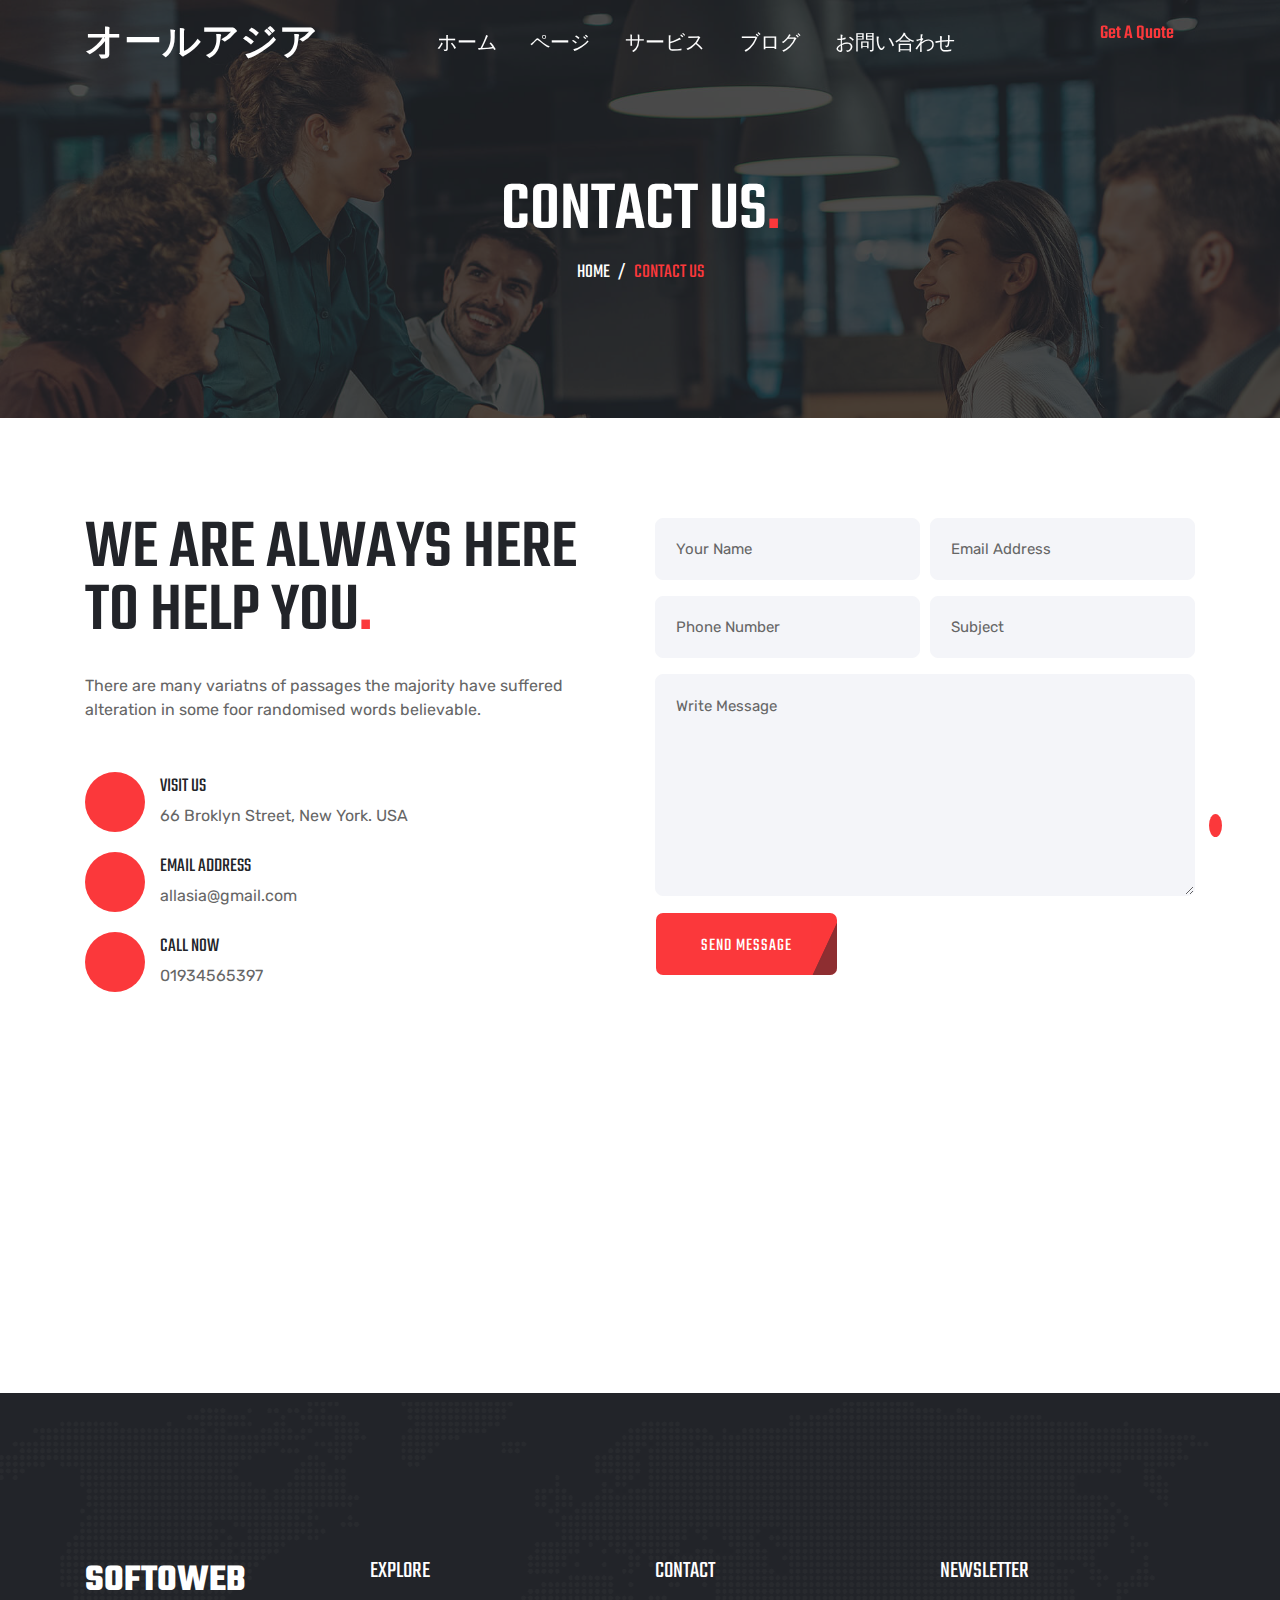
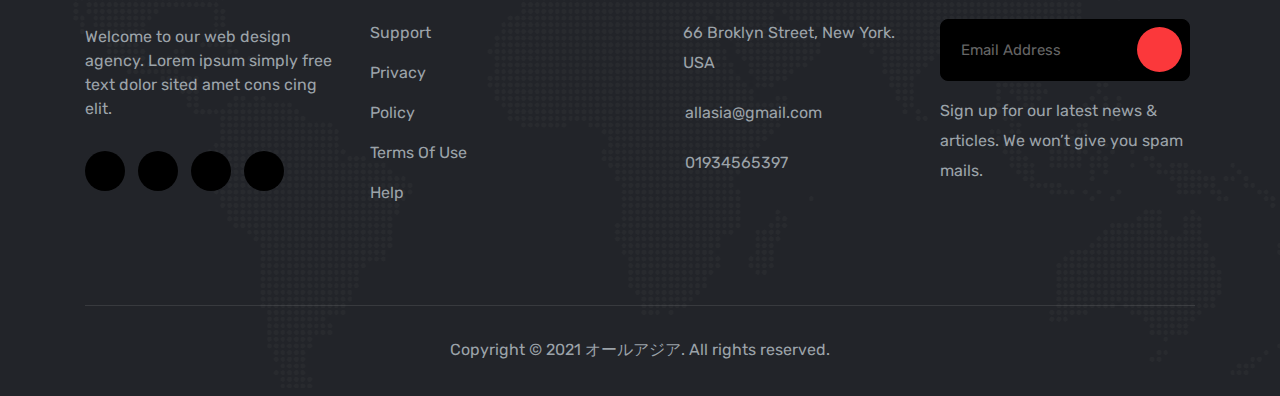
==== contact.html @ c3abe744 "first commit" ====
<!DOCTYPE html>
<html lang="en">
<head>
   <meta charset="UTF-8">
   <meta name="viewport" content="width=device-width, initial-scale=1.0">
   <meta http-equiv="X-UA-Compatible" content="ie=edge">
   <link rel="shortcut icon" href="img/softoweb.png">
   <!-- GOOGLE FONTS CDN LINK -->
   <link rel="preconnect" href="https://fonts.gstatic.com">
   <link href="https://fonts.googleapis.com/css2?family=Rubik:wght@300;400;500;600;700;800&family=Teko:wght@400;500;600;700&display=swap" rel="stylesheet">
   <!-- CSS LINK -->
   <link rel="stylesheet" href="css/bootstrap.css">
   <!-- AOS ANIAMATION PLUGIN -->
   <link rel="stylesheet" href="css/animate.css">
   <!-- OWL CAROUSEL PLUGIN -->
   <link rel="stylesheet" href="css/owl.carousel.min.css">
   <link rel="stylesheet" href="css/owl.theme.default.min.css">
   <!-- MAGNIFIC POPUP PLUGIN -->
   <link rel="stylesheet" href="css/magnific-popup.css">
   <link rel="stylesheet" href="css/custom.css">
   <title>オールアジア</title>
</head>
<body>



   <!-- ======================================== NAVIGRATION ======================================== -->
   <nav id="navigration" class="navbar fixed-top p-0">
      <div class="container">
         <!-- <a class="logo" href="#"><img src="img/logo.png" alt=""></a> -->
         <a class="logo" href="#">オールアジア</a>
         <div class="sidenav">
            <div class="header">
               <a class="logo d-lg-none" href="#">オールアジア</a>
               <a href="#" class="d-lg-none" id="showsidenav"><img src="img/icon/letter-x.png" alt=""> </a>
            </div>
            <ul class="mb-0">
               <li class="nav-item"><a class="nav-link" href="index.html">ホーム</a></li>
               <li class="nav-item dropdown">
                  <a class="nav-link" data-toggle="collapse" href="#menu1">ページ <i class="fal fa-angle-down"></i></a>
                  <div id="menu1" class="dropdown-menus collapse">
                     <a class="dropdown-item" href="#"><span>オールアジアについて</span></a>
                     <a class="dropdown-item" href="#"><span>Faq</span></a>
                     <a class="dropdown-item" href="#"><span>Pricing</span></a>
                     <a class="dropdown-item" href="#"><span>チーム</span></a>
                     <a class="dropdown-item" href="#"><span>Coming Soon</span></a>
                     <a class="dropdown-item" href="#"><span>Error 404</span></a>
                     <a class="dropdown-item" href="#"><span>Site Down</span></a>
                  </div>
               </li>
               <li class="nav-item dropdown">
                  <a class="nav-link" data-toggle="collapse" href="#menu2">サービス <i class="fal fa-angle-down"></i></a>
                  <div id="menu2" class="dropdown-menus collapse">
                     <a class="dropdown-item" href="#"><span>サービス</span></a>
                     <a class="dropdown-item" href="#"><span>サービス詳細</span></a>
                  </div>
               </li>
               <li class="nav-item dropdown">
                  <a class="nav-link" data-toggle="collapse" href="#menu3">ブログ <i class="fal fa-angle-down"></i></a>
                  <div id="menu3" class="dropdown-menus collapse">
                     <a class="dropdown-item" href="#"><span>ブログ</span></a>
                     <div class="dropdown-2">
                        <a class="dropdown-item" data-toggle="collapse" href="#menu4"><span>ブログの詳細</span> <i class="fal fa-angle-right"></i></a>
                        <div id="menu4" class="dropdown-menus-2 collapse">
                           <a class="dropdown-item" href="#"><span>ブログの詳細 1</span></a>
                           <a class="dropdown-item" href="#"><span>ブログの詳細 2</span></a>
                           <a class="dropdown-item" href="#"><span>ブログの詳細 3</span></a>
                        </div>
                     </div>
                  </div>
               </li>
               <li class="nav-item"><a class="nav-link" href="contact.html">お問い合わせ</a></li>
            </ul>
         </div>
         <button class="btn font-btn get-quote d-none d-md-block"><i class="fal fa-chevron-right"></i> <span>Get A Quote</span></button>
         <div id="hamburger" class="d-lg-none">
            <img src="img/icon/menu.png" class="img01" alt="">
         </div>
      </div>
   </nav>



   <!-- ======================================== PAGE HEADER ======================================== -->
   <section id="pageHeader">
      <div class="overlay">
         <div class="container">
            <div class="row">
               <div class="col">
                  <div class="txt text-center">
                     <div class="sec-header">
                        <h2>CONTACT US<span>.</span></h2>
                        <p><a href="index.html">HOME</a> <span>/</span> CONTACT US</p>
                     </div>
                  </div>
               </div>
            </div>
         </div>
      </div>
   </section>





   <!-- ======================================== CONTACT SECTION ======================================== -->
   <section id="contactSection">
      <div class="container">
         <div class="row">
            <div class="col-lg-6 mb-5 mb-lg-0">
               <div class="part1">
                  <div class="sec-header">
                     <h2>WE ARE ALWAYS HERE TO HELP YOU<span>.</span></h2>
                     <p>There are many variatns of passages the majority have suffered alteration in some foor randomised words believable.</p>
                  </div>
                  <div class="icon-box wow fadeInLeftBig" data-wow-duration="1.5s">
                     <div class="icon">
                        <i class="fal fa-map-marker-alt"></i>
                     </div>
                     <div class="txt">
                        <p>VISIT US</p>
                        <span>66 Broklyn Street, New York. USA</span>
                     </div>
                  </div>
                  <div class="icon-box wow fadeInLeftBig" data-wow-duration="1.5s">
                     <div class="icon">
                        <i class="fal fa-envelope"></i>
                     </div>
                     <div class="txt">
                        <p>EMAIL ADDRESS</p>
                        <span>allasia@gmail.com</span>
                     </div>
                  </div>
                  <div class="icon-box mb-0 wow fadeInLeftBig" data-wow-duration="1.5s">
                     <div class="icon">
                        <i class="fal fa-phone-alt"></i>
                     </div>
                     <div class="txt">
                        <p>CALL NOW</p>
                        <span>01934565397</span>
                     </div>
                  </div>
               </div>
            </div>
            <div class="col-lg-6">
               <form class="wow fadeInUpBig" data-wow-duration="1.5s">
                  <div class="form-row">
                     <div class="form-group col-md-6">
                        <input type="text" class="form-control" placeholder="Your Name">
                     </div>
                     <div class="form-group col-md-6">
                        <input type="email" class="form-control" placeholder="Email Address">
                     </div>
                     <div class="form-group col-md-6">
                        <input type="number" class="form-control" placeholder="Phone Number">
                     </div>
                     <div class="form-group col-md-6">
                        <input type="text" class="form-control" placeholder="Subject">
                     </div>
                     <div class="form-group col-12">
                        <textarea class="form-control" rows="8" cols="80" placeholder="Write Message"></textarea>
                     </div>
                  </div>
                  <button type="submit" class="btn layer-btn">SEND MESSAGE</button>
               </form>
            </div>
         </div>
      </div>
   </section>



   <section id="googleMap">
      <div class="container">
         <div class="row">
            <div class="col">
               <iframe src="https://www.google.com/maps/embed?pb=!1m18!1m12!1m3!1d116834.00977795363!2d90.34928585186965!3d23.78077774443207!2m3!1f0!2f0!3f0!3m2!1i1024!2i768!4f13.1!3m3!1m2!1s0x3755b8b087026b81%3A0x8fa563bbdd5904c2!2sDhaka!5e0!3m2!1sen!2sbd!4v1615455043438!5m2!1sen!2sbd" width="100%" height="370" style="border:0;" allowfullscreen="" loading="lazy"></iframe>
            </div>
         </div>
      </div>
   </section>



   <!-- ======================================== FOOTER SECTION ======================================== -->
   <section id="footerSection">
      <div class="container">
         <div class="row">
            <div class="col-lg-3 col-md-6 mb-5 mb-lg-0">
               <div class="footer-box">
                  <a href="#" class="logo">SOFTOWEB</a>
                  <p class="about">Welcome to our web design agency. Lorem ipsum simply free text dolor sited amet cons cing elit.</p>
                  <div class="social-links">
                     <a href="#"><i class="fab fa-facebook"></i></a>
                     <a href="#"><i class="fab fa-twitter"></i></a>
                     <a href="#"><i class="fab fa-instagram"></i></a>
                     <a href="#" class="mr-0"><i class="fab fa-github"></i></a>
                  </div>
               </div>
            </div>
            <div class="col-lg-3 col-md-6 mb-5 mb-lg-0">
               <div class="footer-box box2">
                  <p class="title">EXPLORE</p>
                  <ul>
                     <li><a href="#">Support</a></li>
                     <li><a href="#">Privacy</a></li>
                     <li><a href="#">Policy</a></li>
                     <li><a href="#">Terms Of Use</a></li>
                     <li class="mb-0"><a href="#">Help</a></li>
                  </ul>
               </div>
            </div>
            <div class="col-lg-3 col-md-6 mb-5 mb-md-0">
               <div class="footer-box box3">
                  <p class="title">CONTACT</p>
                  <div class="icon-box">
                     <div class="icon">
                        <i class="fal fa-map-marker-alt"></i>
                     </div>
                     <div class="txt">
                        <span>66 Broklyn Street, New York. USA</span>
                     </div>
                  </div>
                  <div class="icon-box">
                     <div class="icon">
                        <i class="fal fa-envelope"></i>
                     </div>
                     <div class="txt">
                        <span>allasia@gmail.com</span>
                     </div>
                  </div>
                  <div class="icon-box mb-0">
                     <div class="icon">
                        <i class="fal fa-phone-alt"></i>
                     </div>
                     <div class="txt">
                        <span>01934565397</span>
                     </div>
                  </div>
               </div>
            </div>
            <div class="col-lg-3 col-md-6">
               <div class="footer-box box4">
                  <p class="title">NEWSLETTER</p>
                  <form>
                     <div class="form-group">
                        <input type="email" class="form-control" placeholder="Email Address">
                     </div>
                     <button type="submit" class="btn" name="button"><i class="fal fa-envelope"></i></button>
                  </form>
                  <span>Sign up for our latest news & articles. We won’t give you spam mails.</span>
               </div>
            </div>
         </div>
         <div class="copy-right">
            <div class="row">
               <div class="col">
                  <span>Copyright © 2021 オールアジア. All rights reserved.</span>
               </div>
            </div>
         </div>
      </div>
   </section>


   <!-- ======================================== SCROLL TO TOP ICON ======================================== -->
   <a href="#" class="scroll-up">
      <i class="fal fa-chevron-up"></i>
   </a>


   <script src="js/jquery.min.js"></script>
   <script src="js/bootstrap.min.js"></script>
   <script src="js/popper.min.js"></script>
   <script src="js/font-awesome-pro.js"></script>
   <!-- SCROLL ANIAMATION Plugin -->
   <script src="js/wow.min.js"></script>
   <!-- MIXIT UP Plugin -->
   <script src="js/mixitup.min.js"></script>
   <!-- MAGNIFIC POPUP Plugin -->
   <script src="js/jquery.magnific-popup.min.js"></script>
   <!-- CounterUp Plugin -->
   <script src="js/jquery.counterup.min.js"></script>
   <script src="js/jquery.waypoints.min.js"></script>
   <!-- OWL CAROUSEL Plugin -->
   <script src="js/owl.carousel.min.js"></script>
   <script src="js/custom.js"></script>
   <script>






   </script>
</body>
</html>
---- css/custom.css ----
@import url('https://fonts.googleapis.com/css?family=Poppins:400,500,600,700&display=swap');
@import url('https://fonts.googleapis.com/css2?family=Ubuntu:wght@300&display=swap');
* {
  margin: 0;
  padding: 0;
  box-sizing: border-box; }

body {
  font-family: 'Rubik', sans-serif;
  font-family: 'Teko', sans-serif;
  color: #505489;
  font-size: 20px; }

h1, h2, h3, h4, h5 {
  font-weight: 700;
  color: #1f2471;
  line-height: .9; }

h1 {
  font-size: 120px; }

h2 {
  font-size: 70px;
  font-weight: 500; }

h3 {
  font-size: 45px;
  font-weight: 400; }

h4 {
  font-size: 30px;
  font-weight: 400; }

h5 {
  font-size: 25px;
  font-weight: 600; }

i {
  font-size: 16px;
  color: #999;
  transition: .4s; }

.font-btn {
  transition: .4s; }
  .font-btn span {
    font-weight: 500;
    color: #fb383b;
    font-size: 20px;
    position: relative;
    top: -16px; }
  .font-btn .fal {
    background: #fb383b;
    position: relative;
    overflow: hidden;
    font-weight: 500;
    color: #fff;
    height: 45px;
    width: 45px;
    border-radius: 50%;
    padding-top: 16px;
    font-size: 16px;
    margin-right: 5px; }
  .font-btn .fal:before {
    content: "\f054";
    font-family: "Font Awesome 5 Pro";
    font-size: 16px;
    position: absolute;
    left: -100%;
    transition: .4s; }
  .font-btn .fal:after {
    content: "\f054";
    font-family: "Font Awesome 5 Pro";
    font-size: 16px;
    position: absolute;
    left: 43%;
    transition: .4s; }

.font-btn:hover .fal:before {
  left: 43%; }

.font-btn:hover .fal:after {
  left: 157%; }

.layer-btn {
  position: relative;
  overflow: hidden;
  color: #fff;
  font-size: 18px;
  letter-spacing: 1px;
  border-radius: 8px;
  padding: 20px 45px 15px 45px;
  transition: .4s;
  z-index: 1; }

.layer-btn:hover {
  color: #fff; }

.layer-btn::after {
  content: "";
  position: absolute;
  top: 0px;
  left: 0px;
  width: 100%;
  height: 99.9%;
  background: #fb383b;
  z-index: -2; }

.layer-btn::before {
  content: "";
  position: absolute;
  top: -5px;
  left: 0px;
  background: #222429;
  opacity: .5;
  border: 1px solid #222429;
  width: 105%;
  height: 185%;
  transform: translateX(90%) rotate(25deg);
  transition: .4s; }

.layer-btn:hover:before {
  transform: translateX(0%);
  z-index: -1;
  opacity: 1; }

::-webkit-input-placeholder {
  font-size: 15px !important;
  color: #666 !important; }

.btn:focus {
  box-shadow: 0 0 0 0rem rgba(0, 123, 255, 0.25); }

.form-control {
  font-size: 13px;
  border: 1px solid #e3e3e3; }

.custom-select:focus,
.form-control:focus {
  box-shadow: none;
  border: 1px solid #fb383b; }

#navigration .logo {
  font-size: 38px;
  font-weight: bold;
  color: #fff;
  text-decoration: none; }

#navigration .header {
  position: relative; }
  #navigration .header #showsidenav {
    position: absolute;
    top: 15px;
    right: 15px; }
    #navigration .header #showsidenav img {
      width: 15px; }

#navigration .nav-item {
  list-style: none;
  display: inline-block; }
  #navigration .nav-item .nav-link {
    color: #fff;
    position: relative;
    font-weight: 500;
    font-size: 20px;
    line-height: 1;
    padding: 35px 15px;
    transition: .4s; }
    #navigration .nav-item .nav-link .fa-angle-down {
      color: #fff;
      margin-left: 2px;
      font-size: 13px;
      font-weight: 500; }

#navigration .nav-item:hover .nav-link {
  color: #fb383b; }

#navigration .nav-item:hover .fa-angle-down {
  color: #fb383b; }

#navigration .dropdown {
  cursor: pointer; }
  #navigration .dropdown .dropdown-menus {
    background: #fff;
    border-radius: 5px;
    border: 1px solid #000;
    position: absolute;
    margin-top: 0;
    padding: 5px 0px;
    min-width: 220px;
    border: none;
    border-radius: 8px;
    box-shadow: 0px 1px 40px 0px #0000001a;
    transition: .4s; }
    #navigration .dropdown .dropdown-menus .dropdown-item {
      padding: 8px 25px;
      color: #222429;
      font-weight: 500;
      background: none;
      position: relative;
      transition: .4s; }
      #navigration .dropdown .dropdown-menus .dropdown-item span {
        transition: .4s;
        font-size: 20px; }
      #navigration .dropdown .dropdown-menus .dropdown-item .fa-angle-right {
        float: right;
        position: relative;
        top: 8px;
        color: #222429;
        font-size: 13px;
        font-weight: 500; }
    #navigration .dropdown .dropdown-menus .dropdown-item:before {
      content: "";
      background: #fb383b;
      height: 1px;
      width: 0px;
      position: absolute;
      top: 20px;
      left: 25px;
      transition: .4s; }
    #navigration .dropdown .dropdown-menus .dropdown-item:hover:before {
      width: 10px; }
    #navigration .dropdown .dropdown-menus .dropdown-item:hover {
      background: #f5f5f5; }
      #navigration .dropdown .dropdown-menus .dropdown-item:hover span {
        margin-left: 15px;
        color: #fb383b; }

#navigration .collapse:not(.show) {
  display: block;
  opacity: 0;
  visibility: hidden;
  transition: .2s;
  z-index: -1; }

#navigration .dropdown:hover > .dropdown-menus {
  opacity: 1;
  visibility: visible;
  z-index: 1; }

#navigration .dropdown-2 {
  position: relative; }
  #navigration .dropdown-2 .dropdown-menus-2 {
    position: absolute;
    top: 0;
    min-width: 220px;
    right: -220px;
    background: #fff;
    border-radius: 8px;
    padding: 5px 0px;
    box-shadow: 0px 1px 40px 0px #0000001a;
    transition: .2s;
    display: block; }

#navigration .dropdown-2:hover > .dropdown-menus-2 {
  opacity: 1;
  visibility: visible;
  z-index: 1; }

#navigration .dropdown-2:hover > .dropdown-item {
  background: #f5f5f5; }
  #navigration .dropdown-2:hover > .dropdown-item .fal {
    color: #fb383b; }
  #navigration .dropdown-2:hover > .dropdown-item span {
    margin-left: 15px;
    color: #fb383b; }

#navigration .dropdown-2:hover > .dropdown-item:before {
  width: 10px; }

#navigration #hamburger {
  cursor: pointer;
  position: relative; }
  #navigration #hamburger img {
    transition: .4s; }
  #navigration #hamburger .img02 {
    position: absolute;
    right: 0;
    opacity: 0; }

#navigration #hamburger:hover .img02 {
  opacity: 1; }

#navigration .get-quote {
  padding: 0 20px;
  margin-top: 10px; }

.fixed-top {
  z-index: 5;
  transition: .4s; }

#homeSection {
  position: relative;
  margin-bottom: 100px; }
  #homeSection .slider-box {
    background: url(../img/home-bg.jpg);
    background-size: cover;
    background-position: center top;
    height: 100vh; }
    #homeSection .slider-box .overlay {
      background: rgba(34, 34, 34, 0.7);
      height: 100%; }
    #homeSection .slider-box .txt-box {
      height: 100vh;
      position: relative; }
      #homeSection .slider-box .txt-box .txt-area {
        position: absolute;
        top: 50%;
        transform: translateY(-50%); }
        #homeSection .slider-box .txt-box .txt-area p {
          color: #fff;
          font-size: 24px; }
        #homeSection .slider-box .txt-box .txt-area h1 {
          color: #fff;
          font-weight: 600;
          letter-spacing: 5px;
          line-height: .9;
          margin-bottom: 50px; }
  #homeSection .slider-box:before {
    content: "";
    position: absolute;
    height: 100%;
    width: 100%;
    top: 0;
    right: 0;
    background: url(../img/layer.png);
    background-repeat: no-repeat;
    background-position: right top; }
  #homeSection .slider-box2 {
    background: url(../img/home-bg01.jpg);
    background-size: cover;
    background-position: center center; }
  #homeSection .owl-carousel {
    position: relative;
    z-index: 0; }
  #homeSection .owl-dots {
    display: none; }
  #homeSection .owl-nav {
    display: block;
    position: absolute;
    top: 90%;
    right: 10%;
    transform: translate(-10%, -90%);
    transition: .4s; }
    #homeSection .owl-nav button {
      width: 50px;
      height: 50px;
      display: block;
      background: none;
      background: rgba(255, 255, 255, 0.2);
      border-radius: 100px;
      transition: .4s; }
    #homeSection .owl-nav button:hover {
      background: #fb383b;
      color: #fff; }
    #homeSection .owl-nav .owl-prev {
      margin-bottom: 15px; }
      #homeSection .owl-nav .owl-prev span {
        opacity: 0; }
    #homeSection .owl-nav .owl-next {
      float: right; }
      #homeSection .owl-nav .owl-next span {
        opacity: 0; }
    #homeSection .owl-nav .owl-prev::before,
    #homeSection .owl-nav .owl-next::before {
      font-size: 16px;
      text-align: center;
      color: rgba(255, 255, 255, 0.5);
      content: '\f053';
      font-family: 'Font Awesome 5 pro';
      transition: .4s; }
    #homeSection .owl-nav .owl-next::before {
      content: '\f054';
      padding: 22px; }
    #homeSection .owl-nav .owl-prev:focus {
      outline: 0px dotted; }
    #homeSection .owl-nav .owl-next:focus {
      outline: 0px dotted; }
    #homeSection .owl-nav .owl-prev:hover:before,
    #homeSection .owl-nav .owl-next:hover:before {
      color: #fff; }

#featureSection {
  margin-bottom: 100px; }
  #featureSection .sec-header h2 {
    color: #1d1e22;
    margin-bottom: 30px; }
    #featureSection .sec-header h2 span {
      color: #fb383b; }
  #featureSection .sec-header h4 {
    color: #fb383b;
    margin-bottom: 30px; }
  #featureSection .sec-header p {
    color: #666;
    font-family: 'Rubik', sans-serif;
    font-size: 16px;
    margin-bottom: 0; }
  #featureSection .img-box {
    position: relative; }
    #featureSection .img-box img {
      border-radius: 10px;
      filter: grayscale(100%);
      transition: .4s; }
    #featureSection .img-box .img01 {
      display: block;
      margin-left: auto;
      margin-right: 50px;
      max-width: 470px; }
    #featureSection .img-box .img02 {
      position: absolute;
      bottom: -150px;
      left: 0px;
      max-width: 420px; }
  #featureSection .img-box:hover img {
    filter: grayscale(0%); }
  #featureSection .img-box:before {
    content: "";
    position: absolute;
    background: #fb383b;
    top: 0;
    left: 0;
    height: 250px;
    width: 15px;
    border-radius: 10px; }
  #featureSection .part2 {
    display: flex;
    align-items: center;
    justify-content: space-between; }
    #featureSection .part2 ul {
      margin-top: 50px;
      margin-bottom: 45px; }
      #featureSection .part2 ul li {
        list-style: none;
        margin-bottom: 10px;
        color: #666;
        font-family: 'Rubik', sans-serif;
        font-size: 16px; }
        #featureSection .part2 ul li .fal {
          margin-right: 10px;
          font-weight: 500;
          color: #fb383b; }
    #featureSection .part2 .since {
      background: #1d1e22;
      position: relative;
      text-align: center;
      width: 80px;
      height: 80px;
      padding-top: 13px;
      border-radius: 100px; }
      #featureSection .part2 .since span {
        color: #fff; }
    #featureSection .part2 .since:before {
      content: "";
      position: absolute;
      top: -10px;
      left: -10px;
      background: #e8eae9;
      width: 100%;
      height: 100%;
      border-radius: 100px;
      z-index: -1; }

#serviceSection {
  background: #222429;
  padding: 80px 0;
  overflow-x: hidden;
  margin-bottom: 100px; }
  #serviceSection .sec-header h2 {
    color: #fff;
    margin-bottom: 30px; }
    #serviceSection .sec-header h2 span {
      color: #fb383b; }
  #serviceSection .sec-header p {
    color: #9ca3a9;
    font-family: 'Rubik', sans-serif;
    font-size: 16px;
    margin-bottom: 0; }
  #serviceSection .service-box {
    display: flex;
    background: #1d1e22;
    align-items: top;
    border-radius: 10px;
    justify-content: space-between;
    padding: 50px 40px;
    margin: 15px 0;
    cursor: pointer;
    transition: .4s; }
    #serviceSection .service-box .txt-area h3 {
      color: #9ca3a94d;
      margin-bottom: 50px;
      transition: .4s; }
    #serviceSection .service-box .txt-area h4 {
      color: #9ca3a9;
      margin-bottom: 0;
      font-size: 20px;
      transition: .4s; }
    #serviceSection .service-box .img-box {
      position: relative; }
      #serviceSection .service-box .img-box img {
        width: 70px;
        transition: .4s; }
      #serviceSection .service-box .img-box .img01 {
        position: absolute;
        top: 0;
        left: 0; }
      #serviceSection .service-box .img-box .img02 {
        opacity: 0; }
  #serviceSection .service-box:hover {
    background: #fb383b; }
    #serviceSection .service-box:hover .txt-area h3 {
      color: #fff; }
    #serviceSection .service-box:hover .txt-area h4 {
      color: #1d1e22; }
    #serviceSection .service-box:hover .img-box .img01 {
      opacity: 0; }
    #serviceSection .service-box:hover .img-box .img02 {
      opacity: 1; }

#portfolioSection {
  margin-bottom: 100px; }
  #portfolioSection .sec-header h2 {
    color: #1d1e22;
    margin-bottom: 30px; }
    #portfolioSection .sec-header h2 span {
      color: #fb383b; }
  #portfolioSection .indicator span {
    color: #666;
    font-size: 22px;
    transition: .4s;
    display: inline-block;
    cursor: pointer;
    margin-right: 30px; }
  #portfolioSection .indicator span:last-child {
    margin-right: 0; }
  #portfolioSection .indicator span:hover {
    color: #fb383b; }
  #portfolioSection .indicator span.active {
    color: #fb383b; }
  #portfolioSection .indicator span::after {
    content: "";
    background: #fb383b;
    display: block;
    width: 0;
    height: 2px;
    opacity: 0;
    top: 30px;
    transition: .4s; }
  #portfolioSection .indicator span.active::after,
  #portfolioSection .indicator span:hover::after {
    width: 100%;
    opacity: 1; }
  #portfolioSection #portfolio {
    margin-top: 35px; }
  #portfolioSection .portfolio-box {
    position: relative;
    margin: 15px 0;
    overflow: hidden; }
    #portfolioSection .portfolio-box .img-box {
      height: 400px;
      overflow: hidden;
      border-radius: 10px; }
      #portfolioSection .portfolio-box .img-box img {
        filter: grayscale(100%);
        transition: .4s; }
      #portfolioSection .portfolio-box .img-box .img-fluid {
        width: -webkit-fill-available !important;
        height: -webkit-fill-available !important; }
    #portfolioSection .portfolio-box .hover-txt {
      background: #1d1e22;
      padding: 30px;
      width: 90%;
      position: absolute;
      left: 5%;
      display: block;
      margin: auto;
      border-radius: 10px;
      transition: .4s; }
      #portfolioSection .portfolio-box .hover-txt .category {
        color: #fff;
        font-size: 18px;
        position: relative; }
      #portfolioSection .portfolio-box .hover-txt .category:before {
        content: "";
        height: 2px;
        width: 50px;
        background: #fb383b;
        position: absolute;
        border-radius: 3px;
        bottom: 9px;
        right: -70px; }
      #portfolioSection .portfolio-box .hover-txt p {
        color: #fff;
        margin-bottom: 0;
        font-size: 22px; }
  #portfolioSection .portfolio-box:hover .img-box img {
    filter: grayscale(0%); }
  #portfolioSection .portfolio-box:hover .hover-txt {
    transform: translateY(-115%); }

.portfolio-preview {
  background: #fff;
  padding: 20px;
  border-radius: 10px;
  text-align: left;
  max-width: 768px;
  margin: 15px auto;
  position: relative; }
  .portfolio-preview .img-box {
    height: 400px; }
    .portfolio-preview .img-box img {
      height: 100%;
      width: 100%; }
  .portfolio-preview .description h4 {
    font-size: 45px;
    margin-bottom: 15px;
    color: #222429; }
  .portfolio-preview .description p {
    color: #666;
    font-family: 'Rubik', sans-serif;
    font-size: 15px;
    margin-bottom: 30px; }
  .portfolio-preview .description ul {
    margin-bottom: 0; }
    .portfolio-preview .description ul li {
      list-style: none;
      margin-bottom: 10px;
      color: #222429; }
      .portfolio-preview .description ul li i {
        color: #fb383b;
        width: 24px; }
      .portfolio-preview .description ul li span {
        color: #666;
        margin-left: 15px; }
      .portfolio-preview .description ul li a {
        margin-left: 15px;
        color: #fb383b; }

#pricingSection {
  background: #222429;
  padding: 80px 0;
  overflow-x: hidden;
  margin-bottom: 100px; }
  #pricingSection .sec-header {
    margin-bottom: 50px; }
    #pricingSection .sec-header h2 {
      color: #fff;
      margin-bottom: 30px; }
      #pricingSection .sec-header h2 span {
        color: #fb383b; }
    #pricingSection .sec-header p {
      color: #666;
      font-family: 'Rubik', sans-serif;
      font-size: 16px;
      margin-bottom: 0; }
  #pricingSection .pricing-box {
    background: #1d1e22;
    padding: 40px 40px 30px 40px;
    margin: 15px 0;
    border-radius: 10px;
    text-align: center;
    transition: .4s; }
    #pricingSection .pricing-box h4 {
      font-size: 22px;
      color: #9ca3a9;
      margin-bottom: 20px;
      transition: .4s; }
    #pricingSection .pricing-box h3 {
      color: #fb383b;
      font-weight: 500;
      margin-bottom: 30px;
      transition: .4s; }
    #pricingSection .pricing-box ul li {
      list-style: none;
      margin-bottom: 10px;
      color: #9ca3a9;
      font-family: 'Rubik', sans-serif;
      font-size: 15px;
      margin-bottom: 10px;
      transition: .4s; }
    #pricingSection .pricing-box .btn {
      margin-top: 10px;
      padding: 0;
      transition: .4s; }
      #pricingSection .pricing-box .btn .fal {
        transition: 0s; }
  #pricingSection .pricing-box:hover {
    background: #fb383b; }
    #pricingSection .pricing-box:hover h4 {
      color: #1d1e22; }
    #pricingSection .pricing-box:hover h3 {
      color: #1d1e22; }
    #pricingSection .pricing-box:hover ul li {
      color: #333; }
    #pricingSection .pricing-box:hover .font-btn .fal {
      background: #1d1e22;
      color: #fb383b; }
    #pricingSection .pricing-box:hover .font-btn span {
      color: #1d1e22; }

#specialFeature {
  background: #fff;
  overflow: hidden;
  margin-bottom: 80px; }
  #specialFeature .sec-header {
    margin-bottom: 50px; }
    #specialFeature .sec-header h2 {
      color: #222429;
      margin-bottom: 30px; }
      #specialFeature .sec-header h2 span {
        color: #fb383b; }
    #specialFeature .sec-header p {
      color: #666;
      font-family: 'Rubik', sans-serif;
      font-size: 16px;
      margin-bottom: 0; }
  #specialFeature .service-box {
    position: relative;
    transition: .4s; }
    #specialFeature .service-box .img-box {
      overflow: hidden;
      border-radius: 10px; }
      #specialFeature .service-box .img-box img {
        width: 100%;
        border-radius: 10px;
        filter: grayscale(100%);
        transition: .4s; }
    #specialFeature .service-box .txt-box {
      background: #222429;
      position: relative;
      transform: translateY(-30px);
      border-radius: 10px;
      padding: 20px;
      padding-right: 65px;
      width: 85%;
      margin: auto; }
      #specialFeature .service-box .txt-box h4 {
        color: #fff; }
      #specialFeature .service-box .txt-box p {
        color: #9ca3a9;
        margin-bottom: 0; }
    #specialFeature .service-box .font-btn {
      margin-top: -15px; }
  #specialFeature .service-box:hover img {
    filter: grayscale(0%); }
  #specialFeature .font-btn {
    position: absolute;
    right: 0;
    bottom: 0; }
  #specialFeature .owl-stage-outer {
    overflow: visible; }
  #specialFeature .owl-nav {
    display: block;
    position: absolute;
    top: -21%;
    right: 0;
    transition: .4s; }
    #specialFeature .owl-nav button {
      width: 50px;
      height: 50px;
      background: none;
      background: #fb383b;
      border-radius: 100px;
      transition: .4s; }
    #specialFeature .owl-nav button:hover {
      background: #222429;
      color: #fff; }
    #specialFeature .owl-nav .owl-prev {
      margin-right: 15px; }
      #specialFeature .owl-nav .owl-prev span {
        opacity: 0; }
    #specialFeature .owl-nav .owl-next {
      float: right; }
      #specialFeature .owl-nav .owl-next span {
        opacity: 0; }
    #specialFeature .owl-nav .owl-prev::before,
    #specialFeature .owl-nav .owl-next::before {
      font-size: 16px;
      text-align: center;
      color: #fff;
      content: '\f053';
      font-family: 'Font Awesome 5 pro';
      transition: .4s; }
    #specialFeature .owl-nav .owl-next::before {
      content: '\f054';
      padding: 22px; }
    #specialFeature .owl-nav .owl-prev:focus {
      outline: 0px dotted; }
    #specialFeature .owl-nav .owl-next:focus {
      outline: 0px dotted; }
    #specialFeature .owl-nav .owl-prev:hover:before,
    #specialFeature .owl-nav .owl-next:hover:before {
      color: #fff; }

.specialFeature2 {
  margin-bottom: 0 !important; }
  .specialFeature2 .container {
    max-width: 100%; }
  .specialFeature2 .sec-header {
    margin-bottom: 50px; }
    .specialFeature2 .sec-header h2 {
      color: #222429;
      margin-bottom: 30px; }
      .specialFeature2 .sec-header h2 span {
        color: #fb383b; }

#featureDetails {
  border-left: 1px solid #cbcbcc;
  padding-left: 30px; }
  #featureDetails .img-box {
    width: 100%;
    max-height: 500px;
    overflow: hidden;
    margin-bottom: 50px;
    border-radius: 10px; }
    #featureDetails .img-box img {
      width: 100%;
      border-radius: 10px;
      filter: grayscale(100%);
      transition: .4s; }
  #featureDetails .img-box:hover img {
    filter: grayscale(0%); }
  #featureDetails .txt-box h3 {
    color: #222429;
    margin-bottom: 15px; }
    #featureDetails .txt-box h3 span {
      color: #fb383b; }
  #featureDetails .txt-box p {
    color: #666;
    font-family: 'Rubik', sans-serif;
    font-size: 16px; }
  #featureDetails .txt-box ul li {
    list-style: none;
    margin-bottom: 10px;
    color: #666;
    font-family: 'Rubik', sans-serif;
    font-size: 16px; }
    #featureDetails .txt-box ul li .fal {
      margin-right: 10px;
      font-weight: 500;
      color: #fb383b; }

#testimonialSection {
  position: relative;
  padding-top: 80px;
  padding-bottom: 10px;
  overflow: hidden; }
  #testimonialSection .sec-header {
    margin-bottom: 50px; }
    #testimonialSection .sec-header h2 {
      color: #1d1e22;
      margin-bottom: 30px; }
      #testimonialSection .sec-header h2 span {
        color: #fb383b; }
  #testimonialSection .testimonial-box {
    border-radius: 10px;
    box-shadow: 0px 1px 10px 0px #0000001a;
    padding: 40px 50px;
    transition: .4s; }
    #testimonialSection .testimonial-box .top-part {
      display: flex;
      align-items: center; }
      #testimonialSection .testimonial-box .top-part .client {
        margin-right: 15px; }
        #testimonialSection .testimonial-box .top-part .client img {
          width: 80px;
          height: 80px;
          border-radius: 100px; }
      #testimonialSection .testimonial-box .top-part .txt p {
        margin-bottom: 0;
        letter-spacing: 1px;
        color: #000;
        font-size: 22px; }
      #testimonialSection .testimonial-box .top-part .txt span {
        font-size: 18px;
        color: #fb383b;
        transition: .4s; }
      #testimonialSection .testimonial-box .top-part .quote {
        margin-left: auto;
        position: relative;
        align-self: start; }
        #testimonialSection .testimonial-box .top-part .quote img {
          width: 40px; }
        #testimonialSection .testimonial-box .top-part .quote .img02 {
          position: absolute;
          top: 0;
          right: 0;
          opacity: 0; }
    #testimonialSection .testimonial-box .feedback {
      color: #666;
      margin-top: 30px;
      font-family: 'Rubik', sans-serif;
      font-size: 16px;
      line-height: 2;
      margin-bottom: 0;
      transition: .4s; }
  #testimonialSection .testimonial-box:hover {
    background: #fb383b; }
    #testimonialSection .testimonial-box:hover .txt span {
      color: #333; }
    #testimonialSection .testimonial-box:hover .quote .img02 {
      opacity: 1; }
    #testimonialSection .testimonial-box:hover .feedback {
      color: #333; }
  #testimonialSection .owl-stage-outer {
    overflow: visible; }
  #testimonialSection .owl-dots {
    position: absolute;
    display: inline-block;
    top: -90px;
    right: 0; }
    #testimonialSection .owl-dots .owl-dot {
      width: 10px !important;
      height: 10px !important;
      background: none;
      border: 1px solid #fb383b;
      border-radius: 20px;
      transition: .4s;
      margin: 0px 5px; }
    #testimonialSection .owl-dots .owl-dot:focus {
      outline: 0px dotted !important;
      outline: 0px auto -webkit-focus-ring-color !important; }
    #testimonialSection .owl-dots .owl-dot.active {
      background: #fb383b; }

#workSection {
  background: url(../img/work-bg.jpg);
  background-size: cover;
  background-attachment: fixed;
  background-position: center;
  filter: grayscale(100%); }
  #workSection .overlay {
    background: rgba(34, 34, 34, 0.7);
    padding: 80px 0; }
  #workSection .work-box {
    margin: 30px 0;
    border-right: 1px solid #ffffff40; }
    #workSection .work-box h2 {
      color: #fff; }
    #workSection .work-box p {
      font-size: 22px;
      color: #fff;
      margin-bottom: 0; }
  #workSection .box-4 {
    border-right: none; }

#contactSection {
  margin-bottom: 20px; }
  #contactSection .sec-header {
    margin-bottom: 50px; }
    #contactSection .sec-header h2 {
      color: #222429;
      margin-bottom: 30px; }
      #contactSection .sec-header h2 span {
        color: #fb383b; }
    #contactSection .sec-header p {
      color: #666;
      font-family: 'Rubik', sans-serif;
      font-size: 16px;
      margin-bottom: 0; }
  #contactSection .icon-box {
    display: flex;
    align-items: center;
    margin-bottom: 20px; }
    #contactSection .icon-box .icon {
      background: #fb383b;
      height: 60px;
      width: 60px;
      border-radius: 100px;
      text-align: center;
      margin-right: 15px; }
      #contactSection .icon-box .icon .fal {
        font-size: 20px;
        padding-top: 20px;
        color: #000; }
    #contactSection .icon-box .txt p {
      margin-bottom: 0;
      color: #222429; }
    #contactSection .icon-box .txt span {
      color: #666;
      font-family: 'Rubik', sans-serif;
      font-size: 16px; }
  #contactSection form .form-group .form-control {
    font-family: 'Rubik', sans-serif;
    background: #f4f5f9;
    border: 1px solid #f4f5f9;
    font-size: 15px;
    padding: 20px;
    border-radius: 8px; }
  #contactSection form .form-group .form-control:focus {
    box-shadow: none;
    border: 1px solid #fb383b; }
  #contactSection form .form-group input {
    height: 62px; }

#contactArea .contact-box {
  background: #fb383b;
  border-radius: 10px;
  padding: 80px;
  position: relative;
  transform: translateY(80px);
  z-index: 1; }

#contactArea .row {
  align-items: center; }

#contactArea .sec-header h2 {
  color: #222429;
  margin-bottom: 0;
  font-size: 60px;
  line-height: 1.1; }
  #contactArea .sec-header h2 span {
    color: #fff; }

#contactArea .layer-btn {
  color: #fff; }

#contactArea .layer-btn:hover {
  color: #222429; }

#contactArea .layer-btn::after {
  background: #222429; }

#contactArea .layer-btn::before {
  background: #fff;
  border: 1px solid #fff; }


  
  .about-area{
      padding-top: 5%;
  }
  .about-img{
      position: relative;
  }
  .about-img:before{
      position: absolute;
      content: '';
      right: -30px;
      top: 30px;
      border: 9px solid rgba(255, 255, 255, 0.5);
      width: 100%;
      height: 100%;
  }
  .about-img img{
      width: 100%;
  }
  .about-text{
      padding-top: 20%;
  }
  .about-text h2{
      color: black;
      font-family: 'Poppins', sans-serif;
      font-size: 50px;
  }
  .about-text p{
      font-family: 'Ubuntu', sans-serif;
      font-size: 18px;
      color: black;
  }
  .about-text a{
      background: #b5a7f8;
      color: #fff;
      padding: 7px 15px;
      display: inline-block;
      margin-top: 20px;
  }
#footerSection {
  background: #222429;
  position: relative;
  padding-top: 160px; }
  #footerSection .footer-box .logo {
    font-size: 38px;
    font-weight: bold;
    color: #fff;
    text-decoration: none; }
  #footerSection .footer-box .about {
    color: #9ca3a9;
    font-family: 'Rubik', sans-serif;
    font-size: 16px;
    margin-top: 15px;
    margin-bottom: 30px; }
  #footerSection .footer-box .social-links a {
    background: #000;
    display: inline-block;
    height: 40px;
    width: 40px;
    border-radius: 100px;
    text-align: center;
    margin-right: 10px;
    transition: .4s; }
    #footerSection .footer-box .social-links a .fab {
      color: #9ca3a9;
      padding-top: 12px; }
  #footerSection .footer-box .social-links a:hover {
    background: #fb383b; }
    #footerSection .footer-box .social-links a:hover .fab {
      color: #000; }
  #footerSection .footer-box .title {
    color: #fff;
    font-size: 24px;
    margin-bottom: 30px; }
  #footerSection .box2 ul li {
    list-style: none;
    margin-bottom: 10px; }
    #footerSection .box2 ul li a {
      color: #9ca3a9;
      font-family: 'Rubik', sans-serif;
      font-size: 16px;
      transition: .4s; }
    #footerSection .box2 ul li a:hover {
      color: #fff; }
  #footerSection .box3 .icon-box {
    display: flex;
    align-items: top;
    margin-bottom: 20px; }
    #footerSection .box3 .icon-box .icon {
      width: 30px; }
      #footerSection .box3 .icon-box .icon .fal {
        color: #fb383b; }
    #footerSection .box3 .icon-box .txt p {
      margin-bottom: 0;
      color: #fff; }
    #footerSection .box3 .icon-box .txt span {
      color: #9ca3a9;
      font-family: 'Rubik', sans-serif;
      font-size: 16px; }
  #footerSection .box4 span {
    color: #9ca3a9;
    font-family: 'Rubik', sans-serif;
    font-size: 16px; }
  #footerSection .box4 form {
    position: relative;
    max-width: 250px; }
    #footerSection .box4 form .form-group .form-control {
      font-family: 'Rubik', sans-serif;
      background: #000;
      border: 1px solid #000;
      font-size: 15px;
      padding: 20px;
      border-radius: 8px; }
    #footerSection .box4 form .form-group .form-control:focus {
      box-shadow: none;
      border: 1px solid #fb383b; }
    #footerSection .box4 form .form-group input {
      height: 62px; }
    #footerSection .box4 form .btn {
      background: #fb383b;
      position: absolute;
      top: 8px;
      right: 8px;
      height: 45px;
      width: 45px;
      border-radius: 100px;
      transition: .4s; }
      #footerSection .box4 form .btn .fal {
        padding-top: 7px;
        color: #000; }
    #footerSection .box4 form .btn:hover {
      background: #fff; }
      #footerSection .box4 form .btn:hover .fal {
        color: #fb383b; }
  #footerSection .copy-right {
    margin-top: 80px;
    border-top: 1px solid #ffffff1a;
    padding: 30px 0;
    text-align: center; }
    #footerSection .copy-right span {
      color: #9ca3a9;
      font-family: 'Rubik', sans-serif;
      font-size: 16px; }

#footerSection:before {
  content: "";
  position: absolute;
  height: 100%;
  width: 100%;
  top: 0;
  right: 0;
  background: url(../img/footer.png);
  background-repeat: no-repeat;
  background-position: center; }

#pageHeader {
  background: url(../img/home-bg.jpg);
  background-size: cover;
  background-position: center top;
  margin-bottom: 100px; }
  #pageHeader .overlay {
    background: rgba(34, 34, 34, 0.8);
    padding: 180px 0 80px 0; }
  #pageHeader .sec-header {
    margin-bottom: 50px; }
    #pageHeader .sec-header h2 {
      color: #fff;
      margin-bottom: 15px; }
      #pageHeader .sec-header h2 span {
        color: #fb383b; }
    #pageHeader .sec-header p {
      color: #fb383b; }
      #pageHeader .sec-header p a {
        color: #fff;
        text-decoration: none;
        transition: .4s; }
      #pageHeader .sec-header p a:hover {
        color: #fb383b; }
      #pageHeader .sec-header p span {
        color: #fff;
        margin: 0 5px; }

#googleMap iframe {
  border-radius: 10px;
  position: relative;
  transform: translateY(80px);
  z-index: 1; }

.scroll-up {
  position: fixed;
  height: 50px;
  width: 50px;
  right: 40px;
  bottom: 40px;
  transition: .4s;
  text-align: center;
  z-index: 1; }
  .scroll-up .fal {
    background: #fb383b;
    position: relative;
    overflow: hidden;
    font-weight: 500;
    color: #fff;
    height: 45px;
    width: 45px;
    border-radius: 50%;
    padding-right: 13px;
    font-size: 16px; }
  .scroll-up .fal:before {
    content: "\f077";
    font-family: "Font Awesome 5 Pro";
    font-size: 16px;
    position: absolute;
    top: 100%;
    transition: .4s; }
  .scroll-up .fal:after {
    content: "\f077";
    font-family: "Font Awesome 5 Pro";
    font-size: 16px;
    position: absolute;
    top: 36%;
    transition: .4s; }

.scroll-up:hover .fal:before {
  top: 36%; }

.scroll-up:hover .fal:after {
  top: -157%; }

@media (max-width: 991px) {
  #navigration {
    padding: 10px !important; }
    #navigration .sidenav {
      position: absolute;
      background: #222429;
      top: 0;
      left: -305px;
      width: 280px;
      height: 100vh;
      box-shadow: 0px 1px 40px 0px #0000001a;
      transition: .4s;
      overflow-y: auto; }
      #navigration .sidenav .logo {
        display: block;
        text-align: center;
        padding: 10px;
        padding-top: 40px; }
    #navigration .sidenav::-webkit-scrollbar {
      width: 0px;
      height: 10px; }
    #navigration .sidenav::-webkit-scrollbar-track {
      background: #fff;
      border-radius: 3px; }
    #navigration .sidenav::-webkit-scrollbar-thumb {
      background: #e5e5e5;
      border-radius: 5px; }
    #navigration .sidenav::-webkit-scrollbar-thumb:hover {
      background: #e5e5e5; }
    #navigration .nav-item {
      display: inline; }
      #navigration .nav-item .nav-link {
        padding: 15px;
        color: #9ca3a9;
        border-top: 1px solid #ffffff1a; }
        #navigration .nav-item .nav-link .fal {
          float: right;
          background: #fb383b;
          position: relative;
          top: -3px;
          color: #fff;
          height: 25px;
          width: 25px;
          border-radius: 5px;
          text-align: center;
          font-weight: 500;
          padding-top: 6px; }
      #navigration .nav-item .dropdown-menus {
        position: relative;
        background: none;
        padding: 0;
        box-shadow: none; }
        #navigration .nav-item .dropdown-menus .dropdown-item {
          padding: 10px 15px 5px 30px;
          border-top: 1px solid #ffffff1a;
          color: #9ca3a9; }
          #navigration .nav-item .dropdown-menus .dropdown-item .fal {
            float: right;
            background: #fb383b;
            position: relative;
            top: 0px;
            color: #fff;
            height: 25px;
            width: 25px;
            border-radius: 5px;
            text-align: center;
            font-weight: 500;
            padding-top: 6px;
            transform: rotate(90deg); }
        #navigration .nav-item .dropdown-menus .dropdown-item:hover {
          background: none; }
      #navigration .nav-item .dropdown-item:last-child {
        margin-bottom: 1px; }
      #navigration .nav-item .dropdown-2 {
        margin-bottom: 1px; }
      #navigration .nav-item .dropdown-menus-2 {
        position: relative;
        background: none;
        padding: 0;
        box-shadow: none;
        right: 0; }
        #navigration .nav-item .dropdown-menus-2 .dropdown-item {
          padding: 10px 15px 5px 45px; }
    #navigration .nav-item:first-child .nav-link {
      border-top: none; }
    #navigration .nav-item:last-child .nav-link {
      border-bottom: 1px solid #ffffff1a; }
    #navigration .dropdown-item:hover:before {
      width: 0px !important; }
    #navigration .dropdown-item:hover span {
      margin-left: 0px !important; }
    #navigration .sidenav.active-nav {
      left: 0px; }
    #navigration .collapse:not(.show) {
      display: none; }
  #featureSection .col-lg-7 {
    margin-bottom: 200px; }
  #portfolioSection .sec-header,
  #portfolioSection .indicator {
    text-align: center; }
  #workSection .box-2 {
    border-right: none !important; }
  #contactArea .contact-box {
    text-align: center;
    padding: 50px; } }

@media (max-width: 768px) {
  #homeSection .txt-area h1 {
    font-size: 70px; }
  #workSection .work-box {
    border-right: none !important; } }

@media (max-width: 552px) {
  h2 {
    font-size: 50px !important; }
  #homeSection .txt-area h1 {
    font-size: 60px; }
  #featureSection .col-lg-7 {
    margin-bottom: 200px; }
    #featureSection .col-lg-7 .img-box .img01 {
      width: 90%;
      margin-right: 0px; }
    #featureSection .col-lg-7 .img-box .img02 {
      width: 90%; } }
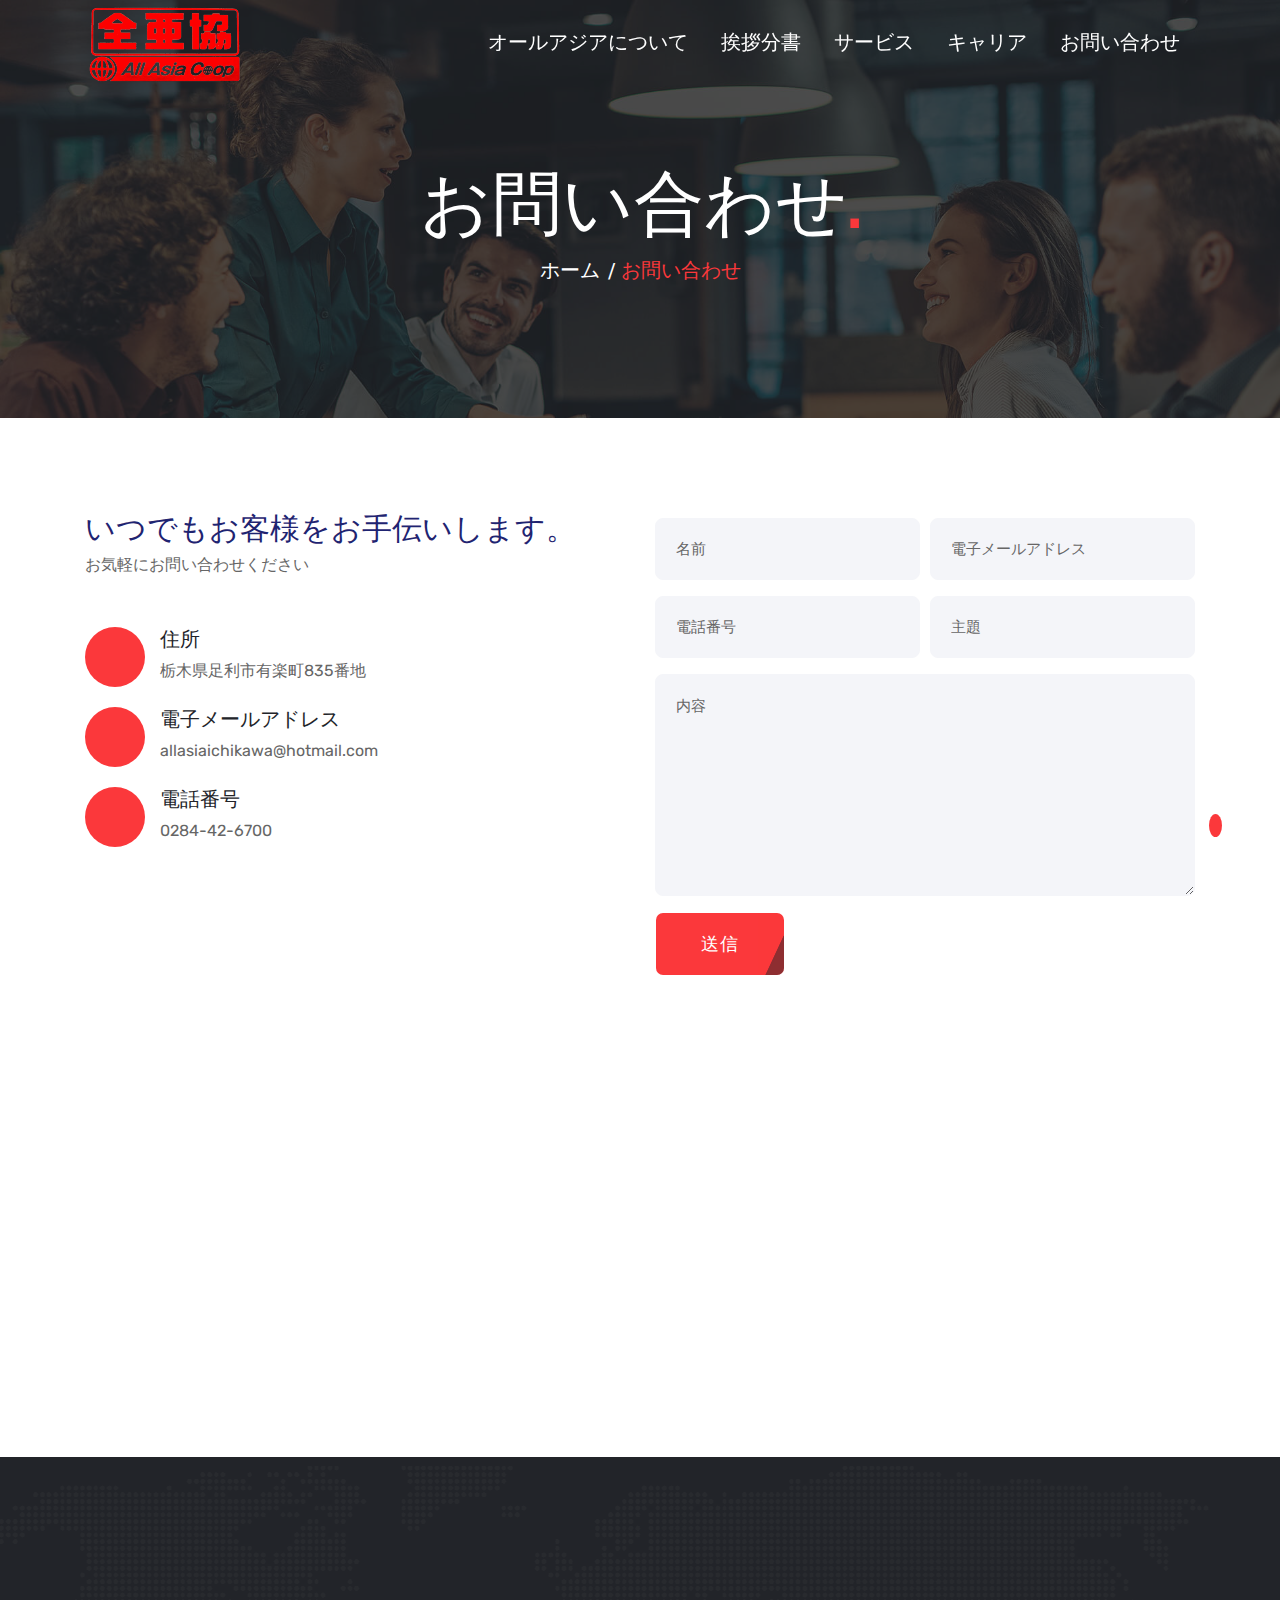
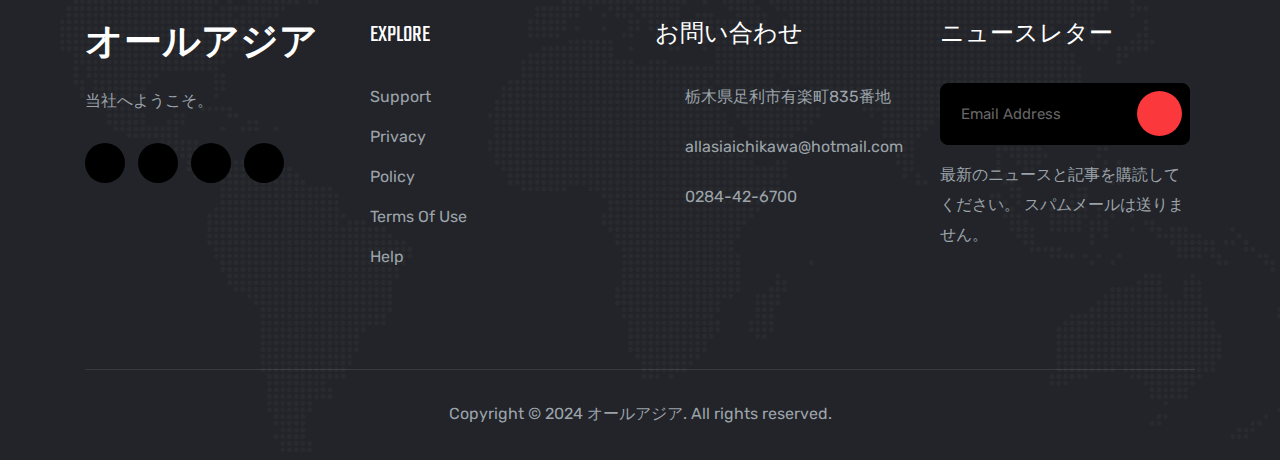
==== commit 433fbef6: "update" ====
--- a/contact.html
+++ b/contact.html
@@ -28,51 +28,20 @@
    <nav id="navigration" class="navbar fixed-top p-0">
       <div class="container">
          <!-- <a class="logo" href="#"><img src="img/logo.png" alt=""></a> -->
-         <a class="logo" href="#">オールアジア</a>
+         <a href="index.html" class="logo"><img src="./img/logo1.png" alt=""></a>
          <div class="sidenav">
             <div class="header">
                <a class="logo d-lg-none" href="#">オールアジア</a>
                <a href="#" class="d-lg-none" id="showsidenav"><img src="img/icon/letter-x.png" alt=""> </a>
             </div>
             <ul class="mb-0">
-               <li class="nav-item"><a class="nav-link" href="index.html">ホーム</a></li>
-               <li class="nav-item dropdown">
-                  <a class="nav-link" data-toggle="collapse" href="#menu1">ページ <i class="fal fa-angle-down"></i></a>
-                  <div id="menu1" class="dropdown-menus collapse">
-                     <a class="dropdown-item" href="#"><span>オールアジアについて</span></a>
-                     <a class="dropdown-item" href="#"><span>Faq</span></a>
-                     <a class="dropdown-item" href="#"><span>Pricing</span></a>
-                     <a class="dropdown-item" href="#"><span>チーム</span></a>
-                     <a class="dropdown-item" href="#"><span>Coming Soon</span></a>
-                     <a class="dropdown-item" href="#"><span>Error 404</span></a>
-                     <a class="dropdown-item" href="#"><span>Site Down</span></a>
-                  </div>
-               </li>
-               <li class="nav-item dropdown">
-                  <a class="nav-link" data-toggle="collapse" href="#menu2">サービス <i class="fal fa-angle-down"></i></a>
-                  <div id="menu2" class="dropdown-menus collapse">
-                     <a class="dropdown-item" href="#"><span>サービス</span></a>
-                     <a class="dropdown-item" href="#"><span>サービス詳細</span></a>
-                  </div>
-               </li>
-               <li class="nav-item dropdown">
-                  <a class="nav-link" data-toggle="collapse" href="#menu3">ブログ <i class="fal fa-angle-down"></i></a>
-                  <div id="menu3" class="dropdown-menus collapse">
-                     <a class="dropdown-item" href="#"><span>ブログ</span></a>
-                     <div class="dropdown-2">
-                        <a class="dropdown-item" data-toggle="collapse" href="#menu4"><span>ブログの詳細</span> <i class="fal fa-angle-right"></i></a>
-                        <div id="menu4" class="dropdown-menus-2 collapse">
-                           <a class="dropdown-item" href="#"><span>ブログの詳細 1</span></a>
-                           <a class="dropdown-item" href="#"><span>ブログの詳細 2</span></a>
-                           <a class="dropdown-item" href="#"><span>ブログの詳細 3</span></a>
-                        </div>
-                     </div>
-                  </div>
-               </li>
+               <li class="nav-item"><a class="nav-link" href="about.html"><span>オールアジアについて</span></a></li>
+               <li class="nav-item"><a class="nav-link" href="greeting.html"><span>挨拶分書</span></a></li>
+               <li class="nav-item"><a class="nav-link" href="service.html"><span>サービス</span></a></li>
+               <li class="nav-item"><a class="nav-link" href="career.html">キャリア</a></li>
                <li class="nav-item"><a class="nav-link" href="contact.html">お問い合わせ</a></li>
             </ul>
          </div>
-         <button class="btn font-btn get-quote d-none d-md-block"><i class="fal fa-chevron-right"></i> <span>Get A Quote</span></button>
          <div id="hamburger" class="d-lg-none">
             <img src="img/icon/menu.png" class="img01" alt="">
          </div>
@@ -89,37 +58,37 @@
                <div class="col">
                   <div class="txt text-center">
                      <div class="sec-header">
-                        <h2>CONTACT US<span>.</span></h2>
-                        <p><a href="index.html">HOME</a> <span>/</span> CONTACT US</p>
-                     </div>
-                  </div>
-               </div>
-            </div>
-         </div>
-      </div>
-   </section>
-
-
-
-
-
-   <!-- ======================================== CONTACT SECTION ======================================== -->
+                        <h2>お問い合わせ<span>.</span></h2>
+                        <p><a href="index.html">ホーム</a> <span>/</span>お問い合わせ</p>
+                     </div>
+                  </div>
+               </div>
+            </div>
+         </div>
+      </div>
+   </section>
+
+
+
+
+
+   <!-- ======================================== お問い合わせ SECTION ======================================== -->
    <section id="contactSection">
       <div class="container">
          <div class="row">
             <div class="col-lg-6 mb-5 mb-lg-0">
                <div class="part1">
                   <div class="sec-header">
-                     <h2>WE ARE ALWAYS HERE TO HELP YOU<span>.</span></h2>
-                     <p>There are many variatns of passages the majority have suffered alteration in some foor randomised words believable.</p>
+                     <h4>いつでもお客様をお手伝いします。</h4>
+                     <p>お気軽にお問い合わせください</p>
                   </div>
                   <div class="icon-box wow fadeInLeftBig" data-wow-duration="1.5s">
                      <div class="icon">
                         <i class="fal fa-map-marker-alt"></i>
                      </div>
                      <div class="txt">
-                        <p>VISIT US</p>
-                        <span>66 Broklyn Street, New York. USA</span>
+                        <p>住所</p>
+                        <span>栃木県足利市有楽町835番地</span>
                      </div>
                   </div>
                   <div class="icon-box wow fadeInLeftBig" data-wow-duration="1.5s">
@@ -127,8 +96,8 @@
                         <i class="fal fa-envelope"></i>
                      </div>
                      <div class="txt">
-                        <p>EMAIL ADDRESS</p>
-                        <span>allasia@gmail.com</span>
+                        <p>電子メールアドレス</p>
+                        <span>allasiaichikawa@hotmail.com</span>
                      </div>
                   </div>
                   <div class="icon-box mb-0 wow fadeInLeftBig" data-wow-duration="1.5s">
@@ -136,8 +105,8 @@
                         <i class="fal fa-phone-alt"></i>
                      </div>
                      <div class="txt">
-                        <p>CALL NOW</p>
-                        <span>01934565397</span>
+                        <p>電話番号</p>
+                        <span>0284-42-6700</span>
                      </div>
                   </div>
                </div>
@@ -146,22 +115,22 @@
                <form class="wow fadeInUpBig" data-wow-duration="1.5s">
                   <div class="form-row">
                      <div class="form-group col-md-6">
-                        <input type="text" class="form-control" placeholder="Your Name">
-                     </div>
-                     <div class="form-group col-md-6">
-                        <input type="email" class="form-control" placeholder="Email Address">
-                     </div>
-                     <div class="form-group col-md-6">
-                        <input type="number" class="form-control" placeholder="Phone Number">
-                     </div>
-                     <div class="form-group col-md-6">
-                        <input type="text" class="form-control" placeholder="Subject">
+                        <input type="text" class="form-control" placeholder="名前">
+                     </div>
+                     <div class="form-group col-md-6">
+                        <input type="email" class="form-control" placeholder="電子メールアドレス">
+                     </div>
+                     <div class="form-group col-md-6">
+                        <input type="number" class="form-control" placeholder="電話番号">
+                     </div>
+                     <div class="form-group col-md-6">
+                        <input type="text" class="form-control" placeholder="主題">
                      </div>
                      <div class="form-group col-12">
-                        <textarea class="form-control" rows="8" cols="80" placeholder="Write Message"></textarea>
-                     </div>
-                  </div>
-                  <button type="submit" class="btn layer-btn">SEND MESSAGE</button>
+                        <textarea class="form-control" rows="8" cols="80" placeholder="内容"></textarea>
+                     </div>
+                  </div>
+                  <button type="submit" class="btn layer-btn">送信</button>
                </form>
             </div>
          </div>
@@ -174,7 +143,7 @@
       <div class="container">
          <div class="row">
             <div class="col">
-               <iframe src="https://www.google.com/maps/embed?pb=!1m18!1m12!1m3!1d116834.00977795363!2d90.34928585186965!3d23.78077774443207!2m3!1f0!2f0!3f0!3m2!1i1024!2i768!4f13.1!3m3!1m2!1s0x3755b8b087026b81%3A0x8fa563bbdd5904c2!2sDhaka!5e0!3m2!1sen!2sbd!4v1615455043438!5m2!1sen!2sbd" width="100%" height="370" style="border:0;" allowfullscreen="" loading="lazy"></iframe>
+               <iframe src="https://www.google.com/maps/embed?pb=!1m18!1m12!1m3!1d3213.7927285932765!2d139.45513807651682!3d36.34157297238143!2m3!1f0!2f0!3f0!3m2!1i1024!2i768!4f13.1!3m3!1m2!1s0x601f223b5c893a65%3A0xece29017ef5602a3!2s835%20Y%C5%ABrakuch%C5%8D%2C%20Ashikaga%2C%20Tochigi%20326-0801!5e0!3m2!1sen!2sjp!4v1713762903778!5m2!1sen!2sjp" width="600" height="450" style="border:0;" allowfullscreen="" loading="lazy" referrerpolicy="no-referrer-when-downgrade"></iframe>
             </div>
          </div>
       </div>
@@ -188,8 +157,8 @@
          <div class="row">
             <div class="col-lg-3 col-md-6 mb-5 mb-lg-0">
                <div class="footer-box">
-                  <a href="#" class="logo">SOFTOWEB</a>
-                  <p class="about">Welcome to our web design agency. Lorem ipsum simply free text dolor sited amet cons cing elit.</p>
+                  <a href="#" class="logo">オールアジア</a>
+                  <p class="about">当社へようこそ。</p>
                   <div class="social-links">
                      <a href="#"><i class="fab fa-facebook"></i></a>
                      <a href="#"><i class="fab fa-twitter"></i></a>
@@ -212,13 +181,13 @@
             </div>
             <div class="col-lg-3 col-md-6 mb-5 mb-md-0">
                <div class="footer-box box3">
-                  <p class="title">CONTACT</p>
+                  <p class="title">お問い合わせ</p>
                   <div class="icon-box">
                      <div class="icon">
                         <i class="fal fa-map-marker-alt"></i>
                      </div>
                      <div class="txt">
-                        <span>66 Broklyn Street, New York. USA</span>
+                        <span>栃木県足利市有楽町835番地</span>
                      </div>
                   </div>
                   <div class="icon-box">
@@ -226,7 +195,7 @@
                         <i class="fal fa-envelope"></i>
                      </div>
                      <div class="txt">
-                        <span>allasia@gmail.com</span>
+                        <span>allasiaichikawa@hotmail.com</span>
                      </div>
                   </div>
                   <div class="icon-box mb-0">
@@ -234,28 +203,28 @@
                         <i class="fal fa-phone-alt"></i>
                      </div>
                      <div class="txt">
-                        <span>01934565397</span>
+                        <span>0284-42-6700</span>
                      </div>
                   </div>
                </div>
             </div>
             <div class="col-lg-3 col-md-6">
                <div class="footer-box box4">
-                  <p class="title">NEWSLETTER</p>
+                  <p class="title">ニュースレター</p>
                   <form>
                      <div class="form-group">
                         <input type="email" class="form-control" placeholder="Email Address">
                      </div>
                      <button type="submit" class="btn" name="button"><i class="fal fa-envelope"></i></button>
                   </form>
-                  <span>Sign up for our latest news & articles. We won’t give you spam mails.</span>
+                  <span>最新のニュースと記事を購読してください。 スパムメールは送りません。</span>
                </div>
             </div>
          </div>
          <div class="copy-right">
             <div class="row">
                <div class="col">
-                  <span>Copyright © 2021 オールアジア. All rights reserved.</span>
+                  <span>Copyright © 2024 オールアジア. All rights reserved.</span>
                </div>
             </div>
          </div>
--- a/css/custom.css
+++ b/css/custom.css
@@ -398,7 +398,7 @@
     position: relative; }
     #featureSection .img-box img {
       border-radius: 10px;
-      filter: grayscale(100%);
+      
       transition: .4s; }
     #featureSection .img-box .img01 {
       display: block;
@@ -418,8 +418,6 @@
     background: #fb383b;
     top: 0;
     left: 0;
-    height: 250px;
-    width: 15px;
     border-radius: 10px; }
   #featureSection .part2 {
     display: flex;
@@ -559,7 +557,7 @@
       overflow: hidden;
       border-radius: 10px; }
       #portfolioSection .portfolio-box .img-box img {
-        filter: grayscale(100%);
+        
         transition: .4s; }
       #portfolioSection .portfolio-box .img-box .img-fluid {
         width: -webkit-fill-available !important;
@@ -703,8 +701,8 @@
   #specialFeature .sec-header {
     margin-bottom: 50px; }
     #specialFeature .sec-header h2 {
-      color: #222429;
-      margin-bottom: 30px; }
+      color: red;
+      margin-top: 30px; }
       #specialFeature .sec-header h2 span {
         color: #fb383b; }
     #specialFeature .sec-header p {
@@ -719,9 +717,9 @@
       overflow: hidden;
       border-radius: 10px; }
       #specialFeature .service-box .img-box img {
-        width: 100%;
+        width: 316px;
+        height: 211px;
         border-radius: 10px;
-        filter: grayscale(100%);
         transition: .4s; }
     #specialFeature .service-box .txt-box {
       background: #222429;
@@ -814,7 +812,7 @@
     #featureDetails .img-box img {
       width: 100%;
       border-radius: 10px;
-      filter: grayscale(100%);
+      height: 400px;
       transition: .4s; }
   #featureDetails .img-box:hover img {
     filter: grayscale(0%); }
@@ -926,7 +924,7 @@
   background-size: cover;
   background-attachment: fixed;
   background-position: center;
-  filter: grayscale(100%); }
+   }
   #workSection .overlay {
     background: rgba(34, 34, 34, 0.7);
     padding: 80px 0; }
@@ -1043,16 +1041,17 @@
   .about-img img{
       width: 100%;
   }
-  .about-text{
-      padding-top: 20%;
-  }
   .about-text h2{
       color: black;
-      font-family: 'Poppins', sans-serif;
+      font-family: 'Rubik', sans-serif;
       font-size: 50px;
   }
+  .about-text h4{
+    color: red;
+    font-family: 'Rubik', sans-serif;
+}
   .about-text p{
-      font-family: 'Ubuntu', sans-serif;
+      font-family: 'Rubik', sans-serif;
       font-size: 18px;
       color: black;
   }
@@ -1376,4 +1375,7 @@
       width: 90%;
       margin-right: 0px; }
     #featureSection .col-lg-7 .img-box .img02 {
-      width: 90%; } }
+      width: 90%; } 
+    #featureSection .col-lg-7 .img-box .img03 {
+      width: 90%;
+      margin-left: 0px; } }
